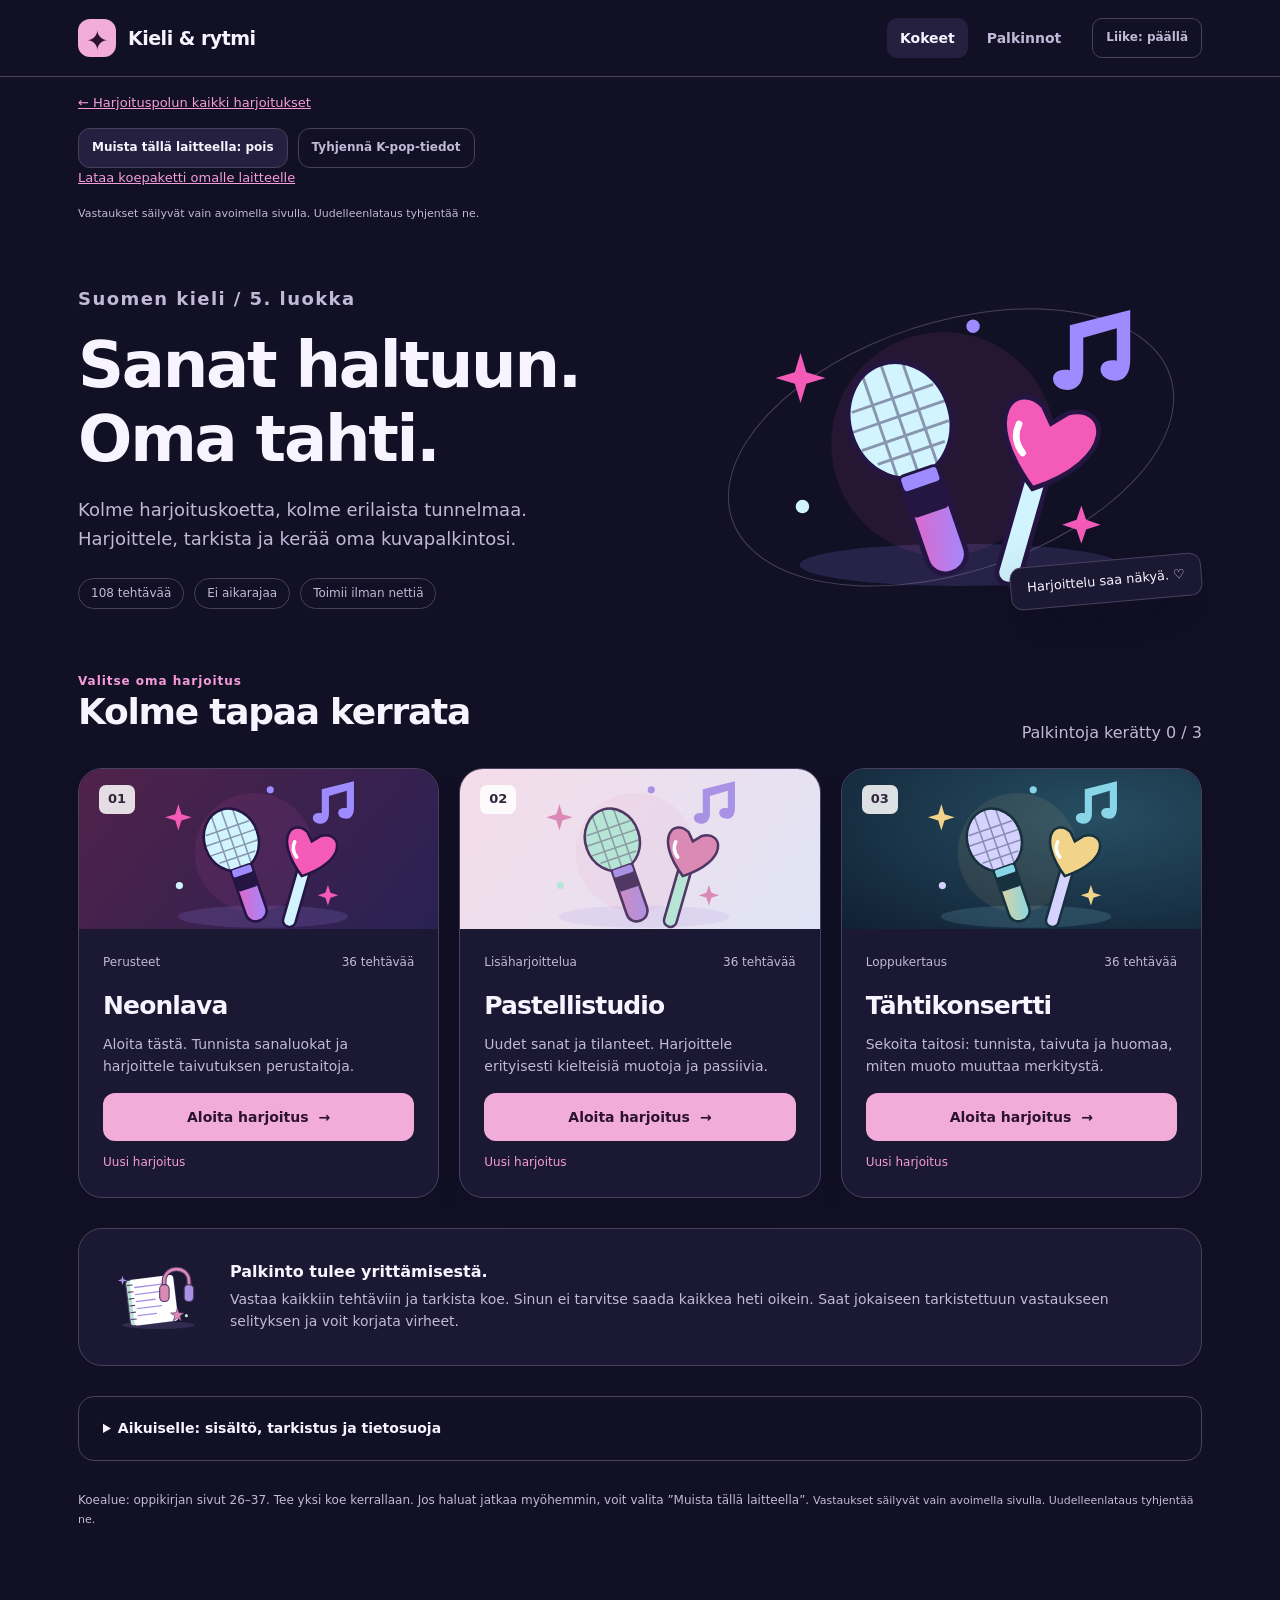
==== sisalto/5/suomen-kieli/kpop/index.html @ 2cf71f44 "Add original K-pop practice exams with optional local progress saving" ====
<!doctype html>
<html lang="fi">
<head>
<meta charset="utf-8">
<meta http-equiv="Content-Security-Policy" content="default-src 'none'; script-src 'sha256-vd9jCMPUm+zeo6nyZTrQNfrJH2NY7mAzRioLNhRRO80='; style-src 'unsafe-inline'; img-src 'self' data:; connect-src 'none'; base-uri 'self'; form-action 'none'; object-src 'none'">
<meta name="viewport" content="width=device-width, initial-scale=1">
<meta name="color-scheme" content="dark light">
<meta name="description" content="Kolme suomen kielen harjoituskoetta 5. luokalle. Automaattinen tarkistus, selitykset ja omat kuvapalkinnot. Toimii ilman internetyhteytta.">
<title>Kieli &amp; rytmi - suomen kielen harjoituskokeet</title>
<style>
:root{--bg:#111025;--surface:#1b1833;--surface2:#25203f;--paper:#211d38;--ink:#f7f3ff;--muted:#c2b8d8;--line:#49405e;--accent:#f59cda;--accent2:#baa6ff;--button:#f2acd9;--onbutton:#2b1230;--soft:#3a2340;--good:#b4e8d1;--goodbg:#183c35;--wrong:#ffd0bf;--wrongbg:#492b32;--shadow:0 22px 60px #07061545;--radius:24px;--highlight:#d4c4ff;color-scheme:dark}
*{box-sizing:border-box}html{scroll-behavior:smooth;scroll-padding-top:100px}body{margin:0;background:var(--bg);color:var(--ink);font-family:ui-sans-serif,system-ui,-apple-system,BlinkMacSystemFont,"Segoe UI",sans-serif;font-size:16px;line-height:1.6;transition:background-color .25s,color .25s}body[data-theme=pastel]{--bg:#faf5fa;--surface:#fff;--surface2:#f1e9f4;--paper:#fff;--ink:#352543;--muted:#66576f;--line:#cfc0d5;--accent:#834567;--accent2:#76579b;--button:#774265;--onbutton:#fff;--soft:#f2e4ee;--good:#1b6047;--goodbg:#e6f3eb;--wrong:#94402f;--wrongbg:#fff0e9;--shadow:0 18px 55px #6e486910;--radius:28px;--highlight:#5c477b;color-scheme:light}body[data-theme=galaxy]{--bg:#0c1925;--surface:#132635;--surface2:#1b3446;--paper:#132a39;--ink:#f4f6fa;--muted:#bbd0d9;--line:#37586b;--accent:#f0d58c;--accent2:#9bd5e4;--button:#efd490;--onbutton:#26291e;--soft:#303b35;--good:#b6e7d0;--goodbg:#1d3c38;--wrong:#ffcfbb;--wrongbg:#4a3036;--highlight:#d4e9f0;--radius:16px;color-scheme:dark}
button,input,select{font:inherit}button,a,input{touch-action:manipulation}button{cursor:pointer}button:disabled{cursor:not-allowed;opacity:.5}a{color:var(--accent)}a:hover{text-decoration-thickness:2px}button:focus-visible,a:focus-visible,input:focus-visible,summary:focus-visible{outline:3px solid var(--accent2);outline-offset:5px}button{border:0}img{display:block;max-width:100%}[hidden]{display:none!important}.sr-only{position:absolute!important;width:1px;height:1px;padding:0;margin:-1px;overflow:hidden;clip:rect(0,0,0,0);white-space:nowrap;border:0}.skip{position:fixed;top:-90px;left:16px;z-index:1000;background:var(--button);color:var(--onbutton);padding:12px 18px;border-radius:10px}.skip:focus{top:8px}.site-header{position:sticky;top:0;z-index:30;background:var(--bg);border-bottom:1px solid var(--line)}.header-inner{max-width:1180px;margin:auto;min-height:76px;padding:12px 28px;display:flex;align-items:center;justify-content:space-between;gap:20px}.brand{display:flex;align-items:center;gap:12px;background:none;color:var(--ink);font-weight:800;font-size:19px;letter-spacing:-.5px;padding:4px 0}.brand-mark{display:grid;place-items:center;background:var(--button);color:var(--onbutton);border-radius:12px;width:38px;height:38px;font-size:27px}.header-nav{display:flex;align-items:center;gap:6px}.nav-button{background:transparent;color:var(--muted);padding:9px 13px;border-radius:10px;font-size:14px;font-weight:650}.nav-button:hover,.nav-button[aria-current=page]{background:var(--surface2);color:var(--ink)}.motion-button{border:1px solid var(--line);margin-left:12px;font-size:12px}.wrap{max-width:1180px;padding:36px 28px 70px;margin:0 auto}h1,h2,h3,p{margin-top:0}h1,h2,h3{line-height:1.15;letter-spacing:-.035em}h1{font-size:clamp(35px,5.8vw,64px);font-weight:790;margin-bottom:20px}h2{font-size:clamp(25px,3.2vw,36px);margin-bottom:13px}h3{font-size:21px;margin-bottom:12px}p{margin-bottom:16px}.eyebrow{text-transform:none;letter-spacing:.08em;font-size:12px;font-weight:800;color:var(--accent);margin:0 0 15px}h1[tabindex="-1"]:focus,h2[tabindex="-1"]:focus{outline:none}.muted{color:var(--muted)}.hero{display:grid;grid-template-columns:1.2fr 1fr;align-items:center;gap:20px;padding:24px 0 30px}.hero-copy{max-width:580px}.hero-copy>p{font-size:18px;color:var(--muted);max-width:510px}.hero-art{position:relative;min-height:310px;display:grid;place-items:center}.hero-art:before{content:"";position:absolute;inset:12% 4%;border:1px solid var(--line);border-radius:50%;transform:rotate(-18deg)}.hero-art>img{position:relative;width:100%;max-width:460px}.note-tag{position:absolute;right:0;bottom:3%;border:1px solid var(--line);background:var(--surface);padding:10px 16px;border-radius:12px;font-size:13px;transform:rotate(-5deg);box-shadow:var(--shadow)}.chips{display:flex;gap:10px;flex-wrap:wrap;margin-top:24px}.chip{border:1px solid var(--line);border-radius:999px;padding:5px 12px;font-size:12px;color:var(--muted)}.section-heading{display:flex;justify-content:space-between;align-items:end;gap:24px;margin:30px 0 22px}.section-heading p{margin:0}.test-grid{display:grid;grid-template-columns:repeat(3,minmax(0,1fr));gap:20px}.test-card{border:1px solid var(--line);background:var(--surface);border-radius:var(--radius);overflow:hidden;display:flex;flex-direction:column;box-shadow:0 8px 30px #00000010}.card-art{height:160px;position:relative;overflow:hidden;display:grid;place-items:center}.card-art img{width:245px;max-height:170px;object-fit:contain}.card-neon .card-art{background:linear-gradient(130deg,#50224a,#292153)}.card-pastel .card-art{background:linear-gradient(130deg,#f5dce9,#e0e4f5)}.card-galaxy .card-art{background:radial-gradient(at 70% 30%,#274e62,#102033)}.card-number{position:absolute;left:20px;top:16px;font-weight:800;font-size:13px;padding:4px 9px;background:#ffffffd9;color:#32253e;border-radius:7px}.card-body{padding:24px;display:flex;flex:1;flex-direction:column}.card-body h3{font-size:25px}.card-body p{font-size:14px;color:var(--muted);flex:1}.card-meta{display:flex;justify-content:space-between;align-items:center;gap:8px;margin-bottom:20px;font-size:12px;color:var(--muted)}.card-status{font-size:12px;color:var(--accent);margin:12px 0 0;min-height:20px}.button{display:inline-flex;align-items:center;justify-content:center;gap:10px;min-height:48px;padding:12px 20px;border-radius:12px;background:var(--button);color:var(--onbutton);font-weight:750;font-size:14px;line-height:1.4;text-decoration:none;transition:transform .15s,filter .15s}.button:hover{filter:brightness(1.05);transform:translateY(-1px)}.button.secondary{background:var(--surface2);border:1px solid var(--line);color:var(--ink)}.button.ghost{background:transparent;border:1px solid var(--line);color:var(--muted)}.button.small{min-height:40px;font-size:12px;padding:8px 13px}.button.full{width:100%}.row-buttons{display:flex;gap:12px;flex-wrap:wrap}.info-strip{display:grid;grid-template-columns:105px 1fr;gap:20px;align-items:center;margin:30px 0;padding:18px 26px;border:1px solid var(--line);border-radius:var(--radius);background:var(--surface)}.info-strip img{height:100px;object-fit:contain}.info-strip p{margin:3px 0;font-size:14px;color:var(--muted)}.info-strip strong{display:block;font-size:16px}.adult-notes{margin-top:28px;padding:20px 24px;border:1px solid var(--line);border-radius:16px;color:var(--muted);font-size:14px}.adult-notes summary{color:var(--ink);cursor:pointer;font-weight:650}.adult-notes p:first-of-type{margin-top:20px}.adult-notes p:last-child{margin-bottom:0}.source-links a{display:block;margin-top:7px}.footer-note{font-size:12px;color:var(--muted);margin-top:30px}.crumb{background:none;padding:0;color:var(--muted);font-size:13px;margin-bottom:18px}.quiz-banner{display:flex;gap:24px;align-items:center;justify-content:space-between;padding:25px 30px;border:1px solid var(--line);border-radius:var(--radius);background:linear-gradient(125deg,var(--surface),var(--soft));overflow:hidden;position:relative}.quiz-banner h1{font-size:40px;margin-bottom:8px}.quiz-banner p{margin-bottom:0;color:var(--muted)}.quiz-banner img{width:195px;height:143px;object-fit:contain}.quiz-banner .eyebrow{color:var(--accent);margin-bottom:10px}.quiz-grid{display:grid;grid-template-columns:245px minmax(0,1fr);gap:27px;align-items:start;margin-top:28px}.sidebar{position:sticky;top:100px}.progress-box{padding:20px;border:1px solid var(--line);border-radius:17px;background:var(--surface)}.progress-title{display:flex;justify-content:space-between;align-items:center;font-size:13px;font-weight:700;margin-bottom:12px}.progress-title strong{color:var(--accent)}progress{display:block;width:100%;height:7px;border:0;border-radius:20px;overflow:hidden;background:var(--line);appearance:none}progress::-webkit-progress-bar{background:var(--line);border-radius:20px}progress::-webkit-progress-value{background:var(--accent);border-radius:20px;transition:width .25s}progress::-moz-progress-bar{background:var(--accent)}.sections-nav{display:grid;gap:9px;margin:18px 0}.section-tab{display:flex;align-items:center;gap:11px;text-align:left;background:transparent;color:var(--muted);padding:12px 11px;border:1px solid transparent;border-radius:13px;font-size:13px;line-height:1.4}.section-tab[aria-current=step]{background:var(--surface2);border-color:var(--line);color:var(--ink)}.tab-num{display:grid;place-items:center;width:30px;height:30px;flex:0 0 30px;border-radius:9px;border:1px solid var(--line);font-weight:700}.section-tab[aria-current=step] .tab-num{background:var(--button);border-color:var(--button);color:var(--onbutton)}.tab-text{flex:1}.tab-count{font-size:11px;color:var(--muted)}.side-note{margin:20px 4px;color:var(--muted);font-size:12px}.side-note img{height:100px;width:150px;margin:auto;object-fit:contain}.side-note p{margin-top:9px}.section-content{min-width:0}.section-intro{margin-bottom:25px}.section-intro h2{font-size:28px}.section-intro .eyebrow{margin-bottom:8px}.section-intro p{color:var(--muted);font-size:14px}.question{min-width:0;margin:0 0 17px;border:1px solid var(--line);border-radius:17px;padding:21px 24px 24px;background:var(--paper)}.question legend{float:left;width:100%;padding:0;font-weight:650;font-size:16px;line-height:1.6;margin-bottom:17px}.question legend+*{clear:both}.question-number{display:inline-block;min-width:26px;margin-right:5px;color:var(--accent);font-size:13px;font-weight:800}.question-helper{margin:0 0 13px;color:var(--muted);font-size:12px}.options{display:grid;gap:8px;clear:both}.option{display:flex;align-items:center;gap:12px;cursor:pointer;border:1px solid var(--line);border-radius:10px;padding:12px 14px;min-height:47px;font-size:14px;background:var(--surface)}.option:hover{background:var(--surface2)}.option:has(input:checked){border-color:var(--accent);background:var(--soft)}.option input{width:18px;height:18px;margin:0;flex:0 0 auto;accent-color:var(--accent)}.text-label{clear:both;display:block;font-size:12px;color:var(--muted);margin-bottom:6px}.answer-input{display:block;width:100%;min-height:48px;border:1.5px solid var(--line);border-radius:10px;background:var(--surface);color:var(--ink);padding:12px 14px;font-size:16px}.answer-input::placeholder{color:var(--muted);opacity:.7}.hint{clear:both;font-size:12px;margin-top:15px;color:var(--muted)}.hint summary{cursor:pointer;display:list-item;width:fit-content;color:var(--accent2);font-weight:600}.hint p{margin:9px 0 0}.feedback{clear:both;margin-top:17px;border-radius:10px;padding:13px 15px;font-size:14px;background:var(--surface2);border:1px solid var(--line)}.feedback.good{background:var(--goodbg);border-color:var(--good);color:var(--good)}.feedback.wrong{background:var(--wrongbg);border-color:var(--wrong);color:var(--wrong)}.feedback>strong{display:block;margin-bottom:5px}.feedback p{margin:3px 0}.feedback .explanation{font-size:13px;margin-top:8px;color:var(--ink)}.section-bottom{display:flex;flex-wrap:wrap;align-items:center;justify-content:space-between;gap:14px;margin:24px 0 12px}.section-bottom .button{flex:1}.save-note{font-size:11px;color:var(--muted);margin-top:14px}.sticky-status{display:none}.result-top{display:grid;grid-template-columns:1.35fr 1fr;gap:26px;align-items:start}.result-summary{padding:32px;border:1px solid var(--line);background:var(--surface);border-radius:var(--radius)}.result-summary h1{font-size:39px}.score{display:flex;align-items:baseline;gap:12px;margin:24px 0 10px}.score-big{font-size:76px;font-weight:800;line-height:1;letter-spacing:-.06em}.score-total{font-size:28px;color:var(--muted)}.score-label{font-size:13px;color:var(--muted);margin:0 0 25px}.result-message{font-size:16px}.result-comparison{font-size:13px;color:var(--muted);padding:12px 0;border-top:1px solid var(--line);margin-top:18px}.score-grid{display:grid;gap:15px;margin:25px 0}.score-line{display:grid;grid-template-columns:1fr auto;gap:8px;font-size:13px}.score-line progress{grid-column:1/-1;height:5px}.reward-panel{border:1px solid var(--line);border-radius:var(--radius);padding:23px;background:var(--surface);text-align:center;overflow:hidden}.reward-panel h2{font-size:24px}.reward-panel p{font-size:13px;color:var(--muted)}.reward-image{width:100%;max-width:300px;margin:18px auto;border-radius:17px;box-shadow:0 15px 45px #00000035}.reward-lock{display:grid;place-items:center;min-height:280px;border:1px dashed var(--line);border-radius:17px;margin:20px 0;background:var(--surface2)}.lock-icon{font-size:52px;color:var(--accent)}.review-head{margin:42px 0 20px;display:flex;align-items:center;justify-content:space-between;gap:20px;flex-wrap:wrap}.filter-group{display:flex;gap:6px;flex-wrap:wrap}.filter{padding:8px 14px;border-radius:999px;background:var(--surface);border:1px solid var(--line);color:var(--muted);font-size:12px}.filter[aria-pressed=true]{background:var(--button);color:var(--onbutton);border-color:var(--button)}.review-item{border:1px solid var(--line);border-radius:14px;background:var(--surface);padding:18px 21px;margin-bottom:12px}.review-question{font-weight:650;font-size:14px;margin:0 0 12px}.review-answer{font-size:13px;color:var(--muted);margin:6px 0;overflow-wrap:anywhere}.answer-value{color:var(--ink);font-weight:600}.status-chip{font-size:11px;border-radius:20px;padding:4px 10px;display:inline-flex;align-items:center;gap:4px;background:var(--surface2);margin-bottom:12px}.status-chip.good{color:var(--good);background:var(--goodbg)}.status-chip.wrong{color:var(--wrong);background:var(--wrongbg)}.review-details{font-size:13px;margin:13px 0;color:var(--muted)}.review-details summary{cursor:pointer;color:var(--accent2)}.review-details p{margin:8px 0 0}.review-links{display:flex;justify-content:flex-end}.empty-state{text-align:center;padding:35px;border:1px dashed var(--line);border-radius:17px}.collection{display:grid;grid-template-columns:repeat(3,minmax(0,1fr));gap:22px;margin-top:30px}.collection .reward-panel{padding:23px 18px}.collection .reward-image{max-width:250px}.collection .reward-lock{min-height:320px}.alert{padding:14px 18px;background:var(--soft);border:1px solid var(--line);border-radius:12px;font-size:13px;margin:20px 0}.toast{position:fixed;bottom:20px;left:50%;transform:translateX(-50%);z-index:80;max-width:90vw;padding:12px 22px;border-radius:12px;background:var(--button);color:var(--onbutton);font-size:14px;box-shadow:var(--shadow)}.celebration{position:fixed;inset:0;z-index:60;overflow:hidden;pointer-events:none}.particle{position:absolute;left:var(--x);top:-30px;font-size:var(--size);color:var(--c);opacity:0;animation-duration:2.3s;animation-delay:var(--delay);animation-fill-mode:both;animation-timing-function:ease-out}.celebration.neon .particle{width:9px;height:17px;background:var(--c);border-radius:2px;animation-name:neon-fall}.celebration.pastel .particle{top:auto;bottom:-30px;animation-name:pastel-rise}.celebration.galaxy .particle{top:var(--y);animation-name:galaxy-bloom}.motion-on .enter{animation:page-in .35s ease-out}.motion-on[data-theme=neon] .reward-image{animation:neon-card .65s ease-out}.motion-on[data-theme=pastel] .reward-image{animation:pastel-card .75s ease-out}.motion-on[data-theme=galaxy] .reward-image{animation:galaxy-card .8s ease-out}@keyframes page-in{from{opacity:0;transform:translateY(8px)}to{opacity:1;transform:translateY(0)}}@keyframes neon-card{from{opacity:0;transform:perspective(700px) rotateY(70deg) scale(.92)}to{opacity:1;transform:perspective(700px) rotateY(0) scale(1)}}@keyframes pastel-card{0%{opacity:0;transform:translateY(25px) rotate(-5deg)}70%{opacity:1;transform:translateY(-5px) rotate(1deg)}100%{transform:translateY(0) rotate(0)}}@keyframes galaxy-card{from{opacity:0;transform:scale(.8);filter:blur(4px)}to{opacity:1;transform:scale(1);filter:blur(0)}}@keyframes neon-fall{0%{opacity:0;transform:translateY(-20px) rotate(0)}15%{opacity:.9}85%{opacity:.8}100%{opacity:0;transform:translateY(105vh) rotate(400deg)}}@keyframes pastel-rise{0%{opacity:0;transform:translateY(0) scale(.6)}15%{opacity:.85}100%{opacity:0;transform:translateY(-85vh) translateX(40px) rotate(25deg) scale(1.2)}}@keyframes galaxy-bloom{0%{opacity:0;transform:scale(.2) rotate(-40deg)}35%{opacity:.85}100%{opacity:0;transform:scale(1.8) rotate(40deg)}}
.motion-off *,.motion-off *:before,.motion-off *:after{animation:none!important;transition:none!important;scroll-behavior:auto!important}@media(prefers-reduced-motion:reduce){html{scroll-behavior:auto}*,*:before,*:after{animation:none!important;transition:none!important}.celebration{display:none}}
@media(max-width:850px){.wrap{padding:26px 20px 55px}.header-inner{padding:12px 20px}.hero{grid-template-columns:1.3fr 1fr}.hero-art{min-height:250px}.note-tag{font-size:11px;right:-4px}.test-grid{gap:12px}.card-body{padding:19px}.quiz-grid{grid-template-columns:205px minmax(0,1fr);gap:18px}.question{padding:19px}.result-top{grid-template-columns:1.2fr 1fr;gap:18px}.result-summary{padding:24px}.collection{gap:14px}.collection .reward-panel{padding:18px 12px}.collection .reward-panel h2{font-size:20px}.collection .reward-lock{min-height:220px}}
@media(max-width:650px){.header-inner{min-height:67px;padding:9px 16px;gap:7px}.brand{font-size:16px;gap:8px}.brand-mark{height:31px;width:31px;font-size:22px;border-radius:9px}.header-nav{gap:2px}.nav-button{padding:8px 9px;font-size:12px}.motion-button{margin-left:3px;width:36px;height:36px;padding:0;font-size:0}.motion-button:before{content:"\25c7";font-size:20px}.wrap{padding:24px 16px 55px}.hero{grid-template-columns:1fr;gap:0;padding:8px 0 18px}.hero-copy>p{font-size:16px}h1{font-size:43px}.hero-art{min-height:0;height:192px;margin-top:7px}.hero-art img{height:205px;width:300px}.hero-art:before{inset:10% 14%}.note-tag{right:10%;bottom:0}.chips{margin-top:17px;gap:7px}.chip{font-size:11px;padding:4px 9px}.section-heading{margin-top:25px;display:block}.section-heading h2{font-size:27px}.section-heading p{font-size:13px}.test-grid{grid-template-columns:1fr;gap:17px}.test-card{display:grid;grid-template-columns:125px minmax(0,1fr);border-radius:19px}.card-art{height:100%;min-height:230px}.card-art img{width:190px;max-width:none;transform:rotate(-12deg)}.card-number{left:13px;top:13px}.card-body{padding:20px 17px}.card-body h3{font-size:24px}.card-body p{font-size:13px;margin-bottom:12px}.card-meta{font-size:10px;margin-bottom:14px}.card-status{font-size:10px;margin-top:8px}.info-strip{grid-template-columns:64px 1fr;padding:17px;gap:13px}.info-strip img{height:74px}.info-strip strong{font-size:14px}.info-strip p{font-size:12px}.adult-notes{padding:17px;font-size:13px}.quiz-banner{padding:22px 19px;gap:10px}.quiz-banner h1{font-size:31px}.quiz-banner p{font-size:12px}.quiz-banner .eyebrow{font-size:10px}.quiz-banner img{width:102px;height:112px}.quiz-grid{grid-template-columns:1fr;gap:22px;margin-top:20px}.sidebar{position:static}.progress-box{padding:14px 16px}.progress-title{font-size:12px;margin-bottom:8px}.sections-nav{display:grid;grid-template-columns:repeat(4,minmax(0,1fr));gap:6px;margin:11px 0}.section-tab{display:block;text-align:center;padding:9px 4px;font-size:10px}.tab-num{margin:0 auto 6px;width:24px;height:24px;font-size:11px;border-radius:7px}.tab-text{display:block;line-height:1.35;min-height:28px}.tab-count{display:block;font-size:9px;margin-top:3px}.sidebar .button{min-height:38px;font-size:12px;padding:8px}.side-note{display:none}.save-note{font-size:10px}.section-intro{margin-bottom:16px}.section-intro h2{font-size:26px}.question{padding:18px 16px;margin-bottom:14px;border-radius:14px}.question legend{font-size:15px;margin-bottom:15px}.option{font-size:13px;padding:11px}.section-bottom{gap:9px}.section-bottom .button{padding:11px 12px;font-size:12px}.result-top{grid-template-columns:1fr}.result-summary{padding:25px 22px}.result-summary h1{font-size:34px}.score-big{font-size:65px}.reward-panel{padding:23px}.reward-image{max-width:260px}.review-head{margin-top:30px}.review-head h2{font-size:27px;margin-bottom:0}.review-item{padding:17px}.collection{grid-template-columns:1fr}.collection .reward-image{max-width:260px}.collection .reward-lock{min-height:260px}.collection .reward-panel{padding:25px}.collection .reward-panel h2{font-size:26px}.row-buttons .button{flex:1}.footer-note{font-size:11px}}
@media(max-width:360px){.brand{font-size:14px}.nav-button{padding:8px 6px}.brand-mark{display:none}.test-card{grid-template-columns:100px minmax(0,1fr)}.card-meta{display:block}.card-meta span{display:block}.quiz-banner img{width:75px}.quiz-banner h1{font-size:28px}}
@media print{.site-header,.crumb,.row-buttons,.review-links,.filter-group,.reward-panel,.celebration,.adult-notes,.footer-note{display:none!important}body{background:#fff!important;color:#111!important}.wrap{max-width:none;padding:0}.result-top{display:block}.result-summary,.review-item{background:#fff!important;color:#111!important;box-shadow:none;break-inside:avoid;border:1px solid #aaa}.result-summary p,.review-answer,.answer-value,.review-details{color:#111!important}.review-details p{display:block!important}.review-details summary{display:none}.score-grid progress{display:none}.score-grid{gap:8px}.score-line{color:#111}}
.integration-bar{max-width:1180px;margin:0 auto;padding:16px 28px 0;font-size:13px}.integration-actions{display:flex;gap:10px;flex-wrap:wrap;margin-top:14px}.integration-bar .save-note{margin-bottom:0}.header-inner{flex-wrap:wrap}.review-links .button{min-height:44px}@media(max-width:650px){.integration-bar{padding:14px 16px 0}.integration-actions .button{min-height:44px}.header-inner{justify-content:center}.site-header{position:relative}.sections-nav{scroll-margin-top:10px}}
</style>
</head>
<body data-theme="neon">
<a href="#main" class="skip">Siirry sis&auml;lt&ouml;&ouml;n</a>
<header class="site-header"><div class="header-inner">
<button class="brand" type="button" data-action="home" aria-label="Kieli ja rytmi, aloitussivu"><span class="brand-mark" aria-hidden="true">&#10022;</span>Kieli &amp; rytmi</button>
<nav class="header-nav" aria-label="P&auml;&auml;valikko"><button class="nav-button" type="button" data-action="home" id="nav-home">Kokeet</button><button class="nav-button" type="button" data-action="gallery" id="nav-gallery">Palkinnot</button><button class="nav-button motion-button" type="button" data-action="motion" id="motion-btn" aria-pressed="true">Liike: p&auml;&auml;ll&auml;</button></nav>
</div></header>
<div class="integration-bar" aria-label="Harjoituskirjasto ja tietojen tallennus"><a href="../../../../index.html?luokka=5&amp;aine=Suomen+kieli#kokeet">← Harjoituspolun kaikki harjoitukset</a><div class="integration-actions"><button type="button" class="button secondary small" id="remember-btn" aria-pressed="false">Muista tällä laitteella: pois</button><button type="button" class="button ghost small" id="forget-btn">Tyhjennä K-pop-tiedot</button></div><p><a href="index.html" download="kpop_suomen_harjoituskokeet.html">Lataa koepaketti omalle laitteelle</a></p><p class="save-note"></p></div>
<main id="main" class="wrap" tabindex="-1"></main>
<div id="live" class="sr-only" aria-live="polite" aria-atomic="true"></div>
<div id="effects" aria-hidden="true"></div>
<noscript><p style="padding:30px">Harjoituskoe tarvitsee JavaScriptin. Avaa tallennettu HTML-tiedosto tavallisessa selaimessa, ei pelk&auml;ss&auml; tiedoston esikatselussa.</p></noscript>
<script>
'use strict';
const BANK=[{"id":"neon","title":"Neonlava","tag":"Harjoitus 1","subtitle":"Sanat valokeilassa","description":"Aloita tästä. Tunnista sanaluokat ja harjoittele taivutuksen perustaitoja.","rewardTitle":"Neonlava suoritettu","rewardName":"Neonlavalla","motif":"01","level":"Perusteet","sectionNames":["Sanaluokat","Sijamuodot","Aikamuodot","Kielto ja soveltaminen"],"sections":[{"title":"Sanaluokat","intro":"Tunnista sanat niiden merkityksen ja käytön perusteella.","questions":[{"type":"mc","prompt":"Mikä on sanan «laulavat» sanaluokka virkkeessä «Tähdet laulavat lavalla»?","options":["Substantiivi","Adjektiivi","Numeraali","Pronomini","Verbi","Konjunktio"],"answer":4,"why":"Laulavat kertoo tekemisestä. Sen perusmuoto on laulaa.","hint":"Mitä tähdet tekevät?","id":"neon-0","number":1,"group":0},{"type":"mc","prompt":"Mikä on sanan «loistava» sanaluokka ilmauksessa «loistava esitys»?","options":["Substantiivi","Adjektiivi","Numeraali","Pronomini","Verbi","Konjunktio"],"answer":1,"why":"Loistava kuvailee, millainen esitys on. Se on tässä adjektiivi.","hint":"Mikä sanaluokka kuvailee ominaisuuksia?","id":"neon-1","number":2,"group":0},{"type":"mc","prompt":"Mikä on sanan «mikrofoni» sanaluokka?","options":["Substantiivi","Adjektiivi","Numeraali","Pronomini","Verbi","Konjunktio"],"answer":0,"why":"Mikrofoni nimeää esineen, joten se on substantiivi.","hint":"","id":"neon-2","number":3,"group":0},{"type":"mc","prompt":"Mikä on sanan «kolme» sanaluokka?","options":["Substantiivi","Adjektiivi","Numeraali","Pronomini","Verbi","Konjunktio"],"answer":2,"why":"Kolme ilmaisee lukumäärän. Se on numeraali.","hint":"","id":"neon-3","number":4,"group":0},{"type":"mc","prompt":"Mikä on sanan «me» sanaluokka?","options":["Substantiivi","Adjektiivi","Numeraali","Pronomini","Verbi","Konjunktio"],"answer":3,"why":"Me on persoonapronomini. Sillä viitataan puhujaan ja muihin.","hint":"","id":"neon-4","number":5,"group":0},{"type":"mc","prompt":"Mikä on sanan «koska» sanaluokka?","options":["Substantiivi","Adjektiivi","Numeraali","Pronomini","Verbi","Konjunktio"],"answer":5,"why":"Koska yhdistää lauseita: Hymyilen, koska laulu on hyvä.","hint":"","id":"neon-5","number":6,"group":0},{"type":"mc","prompt":"Mihin ryhmään sana «oho» kuuluu?","options":["Keskustelusanat ja huudahdukset","Numeraalit","Adjektiivit","Verbit"],"answer":0,"why":"Oho on huudahdus. Se ei taivu persoona- tai sijamuodoissa.","hint":"","id":"neon-6","number":7,"group":0},{"type":"multi","prompt":"Valitse kaikki neljä nominia.","options":["tanssija","iloinen","viisi","hän","tanssii","eilen"],"answer":[0,1,2,3],"why":"Tanssija on substantiivi, iloinen adjektiivi, viisi numeraali ja hän pronomini. Nämä neljä sanaluokkaa kuuluvat nomineihin.","hint":"Nominit taipuvat sijamuodoissa. Niitä on neljä sanaluokkaa.","id":"neon-7","number":8,"group":0},{"type":"mc","prompt":"Mitä taipumaton sana «huomenna» ilmaisee?","options":["Aikaa","Paikkaa","Tapaa","Määrää"],"answer":0,"why":"Huomenna kertoo, milloin jotakin tapahtuu.","hint":"","id":"neon-8","number":9,"group":0}]},{"title":"Sijamuodot","intro":"Nominatiivi, genetiivi, partitiivi ja paikallissijat. Paikallissijojen omia nimiä ei tarvitse osata.","questions":[{"type":"mc","prompt":"Mikä on sanan «laulaja» sijamuoto virkkeessä «Laulaja saapui»?","options":["Nominatiivi","Genetiivi","Partitiivi","Paikallissija"],"answer":0,"why":"Laulaja on yksikön nominatiivissa eli perusmuodossa.","hint":"Kuka saapui?","id":"neon-9","number":10,"group":1},{"type":"mc","prompt":"Mikä on sanan «laulajan» sijamuoto ilmauksessa «laulajan reppu»?","options":["Nominatiivi","Genetiivi","Partitiivi","Paikallissija"],"answer":1,"why":"Laulajan vastaa kysymykseen kenen? Pääte on -n.","hint":"Genetiivi vastaa kysymykseen kenen? tai minkä?","id":"neon-10","number":11,"group":1},{"type":"mc","prompt":"Mikä on sanan «laulua» sijamuoto virkkeessä «Kuuntelen laulua»?","options":["Nominatiivi","Genetiivi","Partitiivi","Paikallissija"],"answer":2,"why":"Laulua vastaa kysymykseen mitä? Se on partitiivi.","hint":"Partitiivi vastaa esimerkiksi kysymykseen ketä? tai mitä?","id":"neon-11","number":12,"group":1},{"type":"text","prompt":"Kirjoita sanan «koira» yksikön genetiivi.","answers":["koiran"],"why":"Koira → koiran. Esimerkiksi: koiran häntä.","hint":"Genetiivi vastaa kysymykseen kenen? tai minkä?","subject":"","id":"neon-12","number":13,"group":1},{"type":"text","prompt":"Kirjoita sanan «saari» yksikön genetiivi.","answers":["saaren"],"why":"Saari → saaren. Huomaa, että myös sanan vartalo muuttuu.","hint":"Genetiivi vastaa kysymykseen kenen? tai minkä?","subject":"","id":"neon-13","number":14,"group":1},{"type":"text","prompt":"Kirjoita sanan «lippu» yksikön partitiivi.","answers":["lippua"],"why":"Lippu → lippua. Esimerkiksi: etsin lippua.","hint":"Partitiivi vastaa esimerkiksi kysymykseen ketä? tai mitä?","subject":"","id":"neon-14","number":15,"group":1},{"type":"text","prompt":"Taivuta «talo»: missä, talon sisäpuolella? Kirjoita yksi sana.","answers":["talossa"],"why":"Talon sisäpuolella ollaan talossa. Pääte on -ssa.","hint":"Sisällä olemista ilmaiseva pääte on -ssa tai -ssä.","subject":"","id":"neon-15","number":16,"group":1},{"type":"text","prompt":"Taivuta «koulu»: mistä, koulun sisäpuolelta? Kirjoita yksi sana.","answers":["koulusta"],"why":"Koulun sisäpuolelta tullaan koulusta. Pääte on -sta.","hint":"","subject":"","id":"neon-16","number":17,"group":1},{"type":"mc","prompt":"Mihin kysymykseen sana «pöydälle» vastaa?","options":["Millä?","Miltä?","Mille?","Minkä?"],"answer":2,"why":"Pöydälle kertoo suunnan: kirja asetetaan pöydälle.","hint":"","id":"neon-17","number":18,"group":1}]},{"title":"Aikamuodot","intro":"Preesens, imperfekti, perfekti ja pluskvamperfekti. Mukana on myös persoonamuotoja.","questions":[{"type":"mc","prompt":"Mikä aikamuoto on «laulan»?","options":["Preesens","Imperfekti","Perfekti","Pluskvamperfekti"],"answer":0,"why":"Laulan on preesens. Preesensillä voidaan kertoa nykyhetkestä tai tulevasta.","hint":"","id":"neon-18","number":19,"group":2},{"type":"mc","prompt":"Mikä aikamuoto on «lauloin»?","options":["Preesens","Imperfekti","Perfekti","Pluskvamperfekti"],"answer":1,"why":"Lauloin on imperfekti: tekeminen sijoittuu menneeseen.","hint":"","id":"neon-19","number":20,"group":2},{"type":"mc","prompt":"Mikä aikamuoto on «olen laulanut»?","options":["Preesens","Imperfekti","Perfekti","Pluskvamperfekti"],"answer":2,"why":"Olen laulanut on perfekti. Olla-verbi on preesensissä: olen.","hint":"","id":"neon-20","number":21,"group":2},{"type":"mc","prompt":"Mikä aikamuoto on «olin laulanut»?","options":["Preesens","Imperfekti","Perfekti","Pluskvamperfekti"],"answer":3,"why":"Olin laulanut on pluskvamperfekti. Olla-verbi on imperfektissä: olin.","hint":"","id":"neon-21","number":22,"group":2},{"type":"text","prompt":"Taivuta «lukea»: minä, imperfekti. Kirjoita verbimuoto.","answers":["luin"],"why":"Minä luin eilen. Lukea-verbin imperfektimuoto on tässä luin.","hint":"Kerro tekemisestä menneessä ajassa.","subject":"minä","id":"neon-22","number":23,"group":2},{"type":"text","prompt":"Taivuta «tanssia»: me, preesens. Kirjoita verbimuoto.","answers":["tanssimme"],"why":"Me tanssimme. Monikon 1. persoonan pääte on -mme.","hint":"","subject":"me","id":"neon-23","number":24,"group":2},{"type":"text","prompt":"Taivuta «olla»: te, perfekti. Kirjoita koko verbimuoto.","answers":["olette olleet"],"why":"Te olette olleet. Molemmat osat tarvitaan. Monikossa käytetään muotoa olleet.","hint":"Perfektissä tarvitaan olla-apuverbi ja pääverbin muoto.","subject":"te","id":"neon-24","number":25,"group":2},{"type":"mc","prompt":"Mikä on sanan «esiinnymme» aikamuoto virkkeessä «Huomenna esiinnymme koulussa»?","options":["Preesens","Imperfekti","Perfekti","Pluskvamperfekti"],"answer":0,"why":"Preesens voi kertoa myös tulevasta. Sana huomenna ei muuta verbin aikamuotoa.","hint":"","id":"neon-25","number":26,"group":2},{"type":"mc","prompt":"Mikä persoonamuoto on «laulamme»?","options":["Yksikön 1. persoona (minä)","Yksikön 2. persoona (sinä)","Yksikön 3. persoona (hän)","Monikon 1. persoona (me)","Monikon 2. persoona (te)","Monikon 3. persoona (he)"],"answer":3,"why":"Me laulamme: kyseessä on monikon 1. persoona.","hint":"Mikä persoonapronomini sopii verbin eteen?","id":"neon-26","number":27,"group":2}]},{"title":"Kielto ja soveltaminen","intro":"Kielteiset muodot, passiivi ja merkitykset. Kirjoita tarvittaessa kaikki verbimuodon sanat.","questions":[{"type":"text","prompt":"Taivuta «laulaa»: minä, kielteinen perfekti.","answers":["en ole laulanut"],"why":"Minä en ole laulanut. Perfektin kieltomuodossa on kolme sanaa.","hint":"Kielteinen perfekti: kieltosana + ole + pääverbi. Huomaa yksikkö ja monikko.","subject":"minä","id":"neon-27","number":28,"group":3},{"type":"text","prompt":"Taivuta «harjoitella»: he, kielteinen perfekti.","answers":["eivät ole harjoitelleet"],"why":"He eivät ole harjoitelleet. Monikon muoto on harjoitelleet, ei harjoitellut.","hint":"Kielteinen perfekti: kieltosana + ole + pääverbi. Huomaa yksikkö ja monikko.","subject":"he","id":"neon-28","number":29,"group":3},{"type":"text","prompt":"Taivuta «nukkua»: hän, kielteinen pluskvamperfekti.","answers":["ei ollut nukkunut"],"why":"Hän ei ollut nukkunut. Pluskvamperfektissä tarvitaan ollut, ei ole.","hint":"Kielteinen pluskvamperfekti: kieltosana + ollut/olleet + pääverbi.","subject":"hän","id":"neon-29","number":30,"group":3},{"type":"text","prompt":"Taivuta «nähdä»: me, kielteinen pluskvamperfekti.","answers":["emme olleet nähneet"],"why":"Me emme olleet nähneet. Monikossa käytetään muotoja olleet ja nähneet.","hint":"Kielteinen pluskvamperfekti: kieltosana + ollut/olleet + pääverbi.","subject":"me","id":"neon-30","number":31,"group":3},{"type":"mc","prompt":"Mikä verbimuoto on passiivi?","options":["laulan","laulamme","lauletaan","laulavat"],"answer":2,"why":"Lauletaan on passiivi. Lause ei nimeä tekijää: Salissa lauletaan.","hint":"Passiivissa ei kerrota suoraan, kuka tai ketkä tekevät.","id":"neon-31","number":32,"group":3},{"type":"text","prompt":"Taivuta «olla»: passiivi, preesens.","answers":["ollaan"],"why":"Olla-verbin passiivin preesens on ollaan. Esimerkiksi: Täällä ollaan hiljaa.","hint":"","subject":"","id":"neon-32","number":33,"group":3},{"type":"mc","prompt":"«Juna oli lähtenyt, kun saavuin asemalle.» Mitä tapahtui ensin?","options":["Juna lähti.","Minä saavuin asemalle.","Tapahtumien järjestys ei selviä."],"answer":0,"why":"Oli lähtenyt on pluskvamperfekti. Junan lähtö tapahtui ennen asemalle saapumista.","hint":"","id":"neon-33","number":34,"group":3},{"type":"mc","prompt":"Mitä sana «kauniisti» ilmaisee virkkeessä «Hän laulaa kauniisti»?","options":["Aikaa","Paikkaa","Tapaa","Määrää"],"answer":2,"why":"Kauniisti kertoo, miten hän laulaa. Se on tapaa ilmaiseva taipumaton sana.","hint":"","id":"neon-34","number":35,"group":3},{"type":"mc","prompt":"Mitä sana «paljon» ilmaisee virkkeessä «Lippuja oli paljon»?","options":["Aikaa","Paikkaa","Tapaa","Määrää"],"answer":3,"why":"Paljon ilmaisee määrää. Se ei ole numeraali kuten kolme tai sata.","hint":"","id":"neon-35","number":36,"group":3}]}]},{"id":"pastel","title":"Pastellistudio","tag":"Harjoitus 2","subtitle":"Kielioppia studiolla","description":"Uudet sanat ja tilanteet. Harjoittele erityisesti kielteisiä muotoja ja passiivia.","rewardTitle":"Pastellistudio suoritettu","rewardName":"Studion tähti","motif":"02","level":"Lisäharjoittelua","sectionNames":["Sanaluokat","Sijamuodot","Aikamuodot","Kielto ja soveltaminen"],"sections":[{"title":"Sanaluokat","intro":"Tunnista sanat niiden merkityksen ja käytön perusteella.","questions":[{"type":"mc","prompt":"Mikä on sanan «kuusi» sanaluokka virkkeessä «Pihalla kasvaa kuusi»?","options":["Substantiivi","Adjektiivi","Numeraali","Pronomini","Verbi","Konjunktio"],"answer":0,"why":"Kuusi tarkoittaa tässä puuta. Se on substantiivi.","hint":"Tutki sanan merkitystä juuri tässä virkkeessä.","id":"pastel-0","number":1,"group":0},{"type":"mc","prompt":"Mikä on sanan «kuusi» sanaluokka virkkeessä «Kuusi oppilasta tanssii»?","options":["Substantiivi","Adjektiivi","Numeraali","Pronomini","Verbi","Konjunktio"],"answer":2,"why":"Kuusi ilmaisee tässä oppilaiden lukumäärän.","hint":"","id":"pastel-1","number":2,"group":0},{"type":"mc","prompt":"Mikä on sanan «nopeampi» sanaluokka?","options":["Substantiivi","Adjektiivi","Numeraali","Pronomini","Verbi","Konjunktio"],"answer":1,"why":"Nopeampi on adjektiivin nopea vertailumuoto.","hint":"","id":"pastel-2","number":3,"group":0},{"type":"mc","prompt":"Mikä on sanan «heidän» sanaluokka?","options":["Substantiivi","Adjektiivi","Numeraali","Pronomini","Verbi","Konjunktio"],"answer":3,"why":"Heidän on pronominin he taivutusmuoto. Sanaluokka ei vaihdu taivutettaessa.","hint":"","id":"pastel-3","number":4,"group":0},{"type":"mc","prompt":"Mikä on sanan «mutta» sanaluokka?","options":["Substantiivi","Adjektiivi","Numeraali","Pronomini","Verbi","Konjunktio"],"answer":5,"why":"Mutta yhdistää sanoja tai lauseita: Jännitin, mutta uskalsin esiintyä.","hint":"","id":"pastel-4","number":5,"group":0},{"type":"mc","prompt":"Mihin ryhmään «huh» kuuluu virkkeessä «Huh, olipa kuuma»?","options":["Keskustelusanat ja huudahdukset","Substantiivit","Verbit","Numeraalit"],"answer":0,"why":"Huh on huudahdus, jolla voi ilmaista esimerkiksi helpotusta tai kuumuuden tunnetta.","hint":"","id":"pastel-5","number":6,"group":0},{"type":"mc","prompt":"Mitä taipumaton sana «täällä» ilmaisee?","options":["Aikaa","Paikkaa","Tapaa","Määrää"],"answer":1,"why":"Täällä kertoo paikan. Se vastaa kysymykseen missä?","hint":"","id":"pastel-6","number":7,"group":0},{"type":"mc","prompt":"Mitä taipumaton sana «äsken» ilmaisee?","options":["Aikaa","Paikkaa","Tapaa","Määrää"],"answer":0,"why":"Äsken kertoo, milloin jotakin tapahtui.","hint":"","id":"pastel-7","number":8,"group":0},{"type":"multi","prompt":"Valitse kaikki neljä nominia.","options":["ystävä","rohkea","kaksi","sinä","kuuntelee","mutta"],"answer":[0,1,2,3],"why":"Ystävä on substantiivi, rohkea adjektiivi, kaksi numeraali ja sinä pronomini.","hint":"Nominit taipuvat sijamuodoissa. Niitä on neljä sanaluokkaa.","id":"pastel-8","number":9,"group":0}]},{"title":"Sijamuodot","intro":"Nominatiivi, genetiivi, partitiivi ja paikallissijat. Paikallissijojen omia nimiä ei tarvitse osata.","questions":[{"type":"mc","prompt":"Mikä on sanan «kengät» sijamuoto virkkeessä «Kengät ovat eteisessä»?","options":["Nominatiivi","Genetiivi","Partitiivi","Paikallissija"],"answer":0,"why":"Kengät on monikon nominatiivi. Monikon nominatiivin pääte on -t.","hint":"Nominatiivi voi olla myös monikossa.","id":"pastel-9","number":10,"group":1},{"type":"mc","prompt":"Mikä on sanan «ystävän» sijamuoto ilmauksessa «ystävän laukku»?","options":["Nominatiivi","Genetiivi","Partitiivi","Paikallissija"],"answer":1,"why":"Ystävän vastaa kysymykseen kenen?","hint":"Genetiivi vastaa kysymykseen kenen? tai minkä?","id":"pastel-10","number":11,"group":1},{"type":"mc","prompt":"Mikä on sanan «vettä» sijamuoto virkkeessä «Juon vettä»?","options":["Nominatiivi","Genetiivi","Partitiivi","Paikallissija"],"answer":2,"why":"Vettä on vesi-sanan partitiivi: mitä juon?","hint":"Partitiivi vastaa esimerkiksi kysymykseen ketä? tai mitä?","id":"pastel-11","number":12,"group":1},{"type":"text","prompt":"Kirjoita sanan «käsi» yksikön genetiivi.","answers":["käden"],"why":"Käsi → käden. Sanan vartalo muuttuu taivutuksessa.","hint":"Genetiivi vastaa kysymykseen kenen? tai minkä?","subject":"","id":"pastel-12","number":13,"group":1},{"type":"text","prompt":"Kirjoita sanan «vesi» yksikön partitiivi.","answers":["vettä"],"why":"Vesi → vettä. Esimerkiksi: pullossa on vettä.","hint":"Partitiivi vastaa esimerkiksi kysymykseen ketä? tai mitä?","subject":"","id":"pastel-13","number":14,"group":1},{"type":"text","prompt":"Taivuta «tuoli»: millä, tuolin päällä? Kirjoita yksi sana.","answers":["tuolilla"],"why":"Tuolin päällä istutaan tuolilla. Pääte on -lla.","hint":"","subject":"","id":"pastel-14","number":15,"group":1},{"type":"text","prompt":"Taivuta «pöytä»: miltä, pöydän päältä? Kirjoita yksi sana.","answers":["pöydältä"],"why":"Kirja otetaan pöydältä. Pääte on -ltä.","hint":"","subject":"","id":"pastel-15","number":16,"group":1},{"type":"text","prompt":"Taivuta «pöytä»: mille, pöydän päälle? Kirjoita yksi sana.","answers":["pöydälle"],"why":"Kirja laitetaan pöydälle. Pääte on -lle.","hint":"","subject":"","id":"pastel-16","number":17,"group":1},{"type":"mc","prompt":"Missä virkkeessä lapsi on veneen sisällä puhuessaan?","options":["Lapsi puhuu veneestä.","Lapsi puhuu veneessä.","Lapsi puhuu veneelle."],"answer":1,"why":"Veneessä ilmaisee paikan: missä lapsi puhuu. Veneestä voi kertoa puheenaiheen.","hint":"","id":"pastel-17","number":18,"group":1}]},{"title":"Aikamuodot","intro":"Preesens, imperfekti, perfekti ja pluskvamperfekti. Mukana on myös persoonamuotoja.","questions":[{"type":"text","prompt":"Mikä on pääverbin perusmuoto ilmauksessa «olette harjoitelleet»?","answers":["harjoitella"],"why":"Pääverbin perusmuoto on harjoitella. Olette on olla-apuverbin muoto.","hint":"Kokeile: Haluan ____. Etsi sen verbin perusmuoto, joka kertoo tekemisestä.","subject":"","id":"pastel-18","number":19,"group":2},{"type":"mc","prompt":"Mikä aikamuoto on «emme tanssi»?","options":["Preesens","Imperfekti","Perfekti","Pluskvamperfekti"],"answer":0,"why":"Emme tanssi on kielteinen preesens. Myönteinen muoto on tanssimme.","hint":"","id":"pastel-19","number":20,"group":2},{"type":"mc","prompt":"Mikä aikamuoto on «emme tanssineet»?","options":["Preesens","Imperfekti","Perfekti","Pluskvamperfekti"],"answer":1,"why":"Emme tanssineet on kielteinen imperfekti. Pelkkä -neet ei tee muodosta perfektiä.","hint":"","id":"pastel-20","number":21,"group":2},{"type":"mc","prompt":"Mikä aikamuoto on «emme ole tanssineet»?","options":["Preesens","Imperfekti","Perfekti","Pluskvamperfekti"],"answer":2,"why":"Emme ole tanssineet on kielteinen perfekti. Mukana on sana ole.","hint":"","id":"pastel-21","number":22,"group":2},{"type":"mc","prompt":"Mikä aikamuoto on «emme olleet tanssineet»?","options":["Preesens","Imperfekti","Perfekti","Pluskvamperfekti"],"answer":3,"why":"Emme olleet tanssineet on kielteinen pluskvamperfekti. Mukana on sana olleet.","hint":"","id":"pastel-22","number":23,"group":2},{"type":"text","prompt":"Taivuta «syödä»: he, perfekti. Kirjoita koko verbimuoto.","answers":["ovat syöneet"],"why":"He ovat syöneet. Monikon muoto on syöneet, ei syönyt.","hint":"","subject":"he","id":"pastel-23","number":24,"group":2},{"type":"text","prompt":"Taivuta «olla»: minä, pluskvamperfekti. Kirjoita koko verbimuoto.","answers":["olin ollut"],"why":"Minä olin ollut. Olla-verbi on sekä apuverbinä että pääverbinä.","hint":"","subject":"minä","id":"pastel-24","number":25,"group":2},{"type":"text","prompt":"Taivuta «tulla»: te, imperfekti.","answers":["tulitte"],"why":"Te tulitte. Tulla-verbin imperfektissä on i.","hint":"","subject":"te","id":"pastel-25","number":26,"group":2},{"type":"mc","prompt":"Mikä persoonamuoto on «kuuntelet»?","options":["Yksikön 1. persoona (minä)","Yksikön 2. persoona (sinä)","Yksikön 3. persoona (hän)","Monikon 1. persoona (me)","Monikon 2. persoona (te)","Monikon 3. persoona (he)"],"answer":1,"why":"Sinä kuuntelet: yksikön 2. persoona.","hint":"","id":"pastel-26","number":27,"group":2}]},{"title":"Kielto ja soveltaminen","intro":"Kielteiset muodot, passiivi ja merkitykset. Kirjoita tarvittaessa kaikki verbimuodon sanat.","questions":[{"type":"text","prompt":"Taivuta «käydä»: sinä, kielteinen perfekti.","answers":["et ole käynyt"],"why":"Sinä et ole käynyt. Kieltosana taipuu persoonassa: sinä et.","hint":"Kielteinen perfekti: kieltosana + ole + pääverbi. Huomaa yksikkö ja monikko.","subject":"sinä","id":"pastel-27","number":28,"group":3},{"type":"text","prompt":"Taivuta «nähdä»: te, kielteinen perfekti.","answers":["ette ole nähneet"],"why":"Te ette ole nähneet. Muoto nähneet on monikossa.","hint":"Kielteinen perfekti: kieltosana + ole + pääverbi. Huomaa yksikkö ja monikko.","subject":"te","id":"pastel-28","number":29,"group":3},{"type":"text","prompt":"Taivuta «syödä»: minä, kielteinen pluskvamperfekti.","answers":["en ollut syönyt"],"why":"Minä en ollut syönyt. Pluskvamperfektissä tarvitaan ollut.","hint":"Kielteinen pluskvamperfekti: kieltosana + ollut/olleet + pääverbi.","subject":"minä","id":"pastel-29","number":30,"group":3},{"type":"text","prompt":"Taivuta «mennä»: he, kielteinen pluskvamperfekti.","answers":["eivät olleet menneet"],"why":"He eivät olleet menneet. Sekä olleet että menneet ovat monikossa.","hint":"Kielteinen pluskvamperfekti: kieltosana + ollut/olleet + pääverbi.","subject":"he","id":"pastel-30","number":31,"group":3},{"type":"text","prompt":"Taivuta «olla»: passiivi, imperfekti.","answers":["oltiin"],"why":"Olla-verbin passiivin imperfekti on oltiin: Eilen oltiin koulussa.","hint":"","subject":"","id":"pastel-31","number":32,"group":3},{"type":"text","prompt":"Taivuta «laulaa»: passiivi, perfekti. Kirjoita koko verbimuoto.","answers":["on laulettu"],"why":"Passiivin perfekti on on laulettu. Yleiskielessä apuverbi on muodossa on.","hint":"Esimerkki toisella verbillä: on luettu.","subject":"","id":"pastel-32","number":33,"group":3},{"type":"mc","prompt":"Valitse yleiskielinen passiivin kielteinen perfekti.","options":["ei ole laulettu","emme ole laulaneet","ei ollut laulettu","ei laulettu"],"answer":0,"why":"Ei ole laulettu on passiivin kielteinen perfekti. Emme ole laulaneet on aktiivimuoto; ei ollut laulettu on pluskvamperfekti.","hint":"","id":"pastel-33","number":34,"group":3},{"type":"mc","prompt":"«Bussi oli lähtenyt, kun lapset tulivat pysäkille.» Mikä pitää paikkansa?","options":["Bussi oli jo poissa lasten saapuessa.","Lapset ehtivät pysäkille ennen bussin lähtöä.","Bussin lähtö tapahtuu vasta huomenna."],"answer":0,"why":"Oli lähtenyt kertoo aikaisemmasta menneestä tapahtumasta kuin tulivat.","hint":"","id":"pastel-34","number":35,"group":3},{"type":"mc","prompt":"«Olen asunut täällä jo viisi vuotta.» Mikä väite on oikea?","options":["Perfekti voi kertoa aiemmin alkaneesta tilanteesta, joka jatkuu edelleen.","Perfekti tarkoittaa aina, että asuminen on loppunut.","Virkkeen aikamuoto on pluskvamperfekti."],"answer":0,"why":"Olen asunut on perfekti. Asuminen on alkanut aiemmin ja voi jatkua yhä.","hint":"","id":"pastel-35","number":36,"group":3}]}]},{"id":"galaxy","title":"Tähtikonsertti","tag":"Harjoitus 3","subtitle":"Valmiina loppukertaukseen","description":"Sekoita taitosi: tunnista, taivuta ja huomaa, miten muoto muuttaa merkitystä.","rewardTitle":"Tähtikonsertti suoritettu","rewardName":"Galaksin tähdet","motif":"03","level":"Loppukertaus","sectionNames":["Sanaluokat","Sijamuodot","Aikamuodot","Kielto ja soveltaminen"],"sections":[{"title":"Sanaluokat","intro":"Tunnista sanat niiden merkityksen ja käytön perusteella.","questions":[{"type":"mc","prompt":"Mikä on sanan «korkeassa» sanaluokka ilmauksessa «korkeassa tornissa»?","options":["Substantiivi","Adjektiivi","Numeraali","Pronomini","Verbi","Konjunktio"],"answer":1,"why":"Korkeassa on adjektiivin korkea taivutusmuoto. Taivutus ei muuta sanaluokkaa.","hint":"","id":"galaxy-0","number":1,"group":0},{"type":"mc","prompt":"Mikä on sanan «musiikki» sanaluokka?","options":["Substantiivi","Adjektiivi","Numeraali","Pronomini","Verbi","Konjunktio"],"answer":0,"why":"Musiikki on substantiivi. Substantiivi voi nimetä myös asian, jota ei voi ottaa käteen.","hint":"","id":"galaxy-1","number":2,"group":0},{"type":"mc","prompt":"Mikä on sanan «kaksitoista» sanaluokka?","options":["Substantiivi","Adjektiivi","Numeraali","Pronomini","Verbi","Konjunktio"],"answer":2,"why":"Kaksitoista ilmaisee lukumäärän.","hint":"","id":"galaxy-2","number":3,"group":0},{"type":"mc","prompt":"Mikä on sanan «joka» sanaluokka virkkeessä «Tässä on ystävä, joka laulaa»?","options":["Substantiivi","Adjektiivi","Numeraali","Pronomini","Verbi","Konjunktio"],"answer":3,"why":"Joka on pronomini. Se viittaa tässä ystävään.","hint":"","id":"galaxy-3","number":4,"group":0},{"type":"mc","prompt":"Mikä on sanan «ja» sanaluokka?","options":["Substantiivi","Adjektiivi","Numeraali","Pronomini","Verbi","Konjunktio"],"answer":5,"why":"Ja on konjunktio, joka yhdistää sanoja tai lauseita.","hint":"","id":"galaxy-4","number":5,"group":0},{"type":"multi","prompt":"Valitse kaikki neljä nominia.","options":["kissa","pehmeä","neljä","sinä","laulaa","eilen"],"answer":[0,1,2,3],"why":"Kissa, pehmeä, neljä ja sinä edustavat neljää nominien sanaluokkaa.","hint":"Nominit taipuvat sijamuodoissa. Niitä on neljä sanaluokkaa.","id":"galaxy-5","number":6,"group":0},{"type":"mc","prompt":"Mitä sana «hiljaa» ilmaisee virkkeessä «Puhumme hiljaa»?","options":["Aikaa","Paikkaa","Tapaa","Määrää"],"answer":2,"why":"Hiljaa kertoo, miten puhumme. Se ilmaisee tapaa.","hint":"","id":"galaxy-6","number":7,"group":0},{"type":"mc","prompt":"Mitä sana «kauan» ilmaisee virkkeessä «Odotimme kauan»?","options":["Aikaa","Paikkaa","Tapaa","Määrää"],"answer":0,"why":"Kauan kertoo odottamisen kestosta. Se ilmaisee aikaa.","hint":"","id":"galaxy-7","number":8,"group":0},{"type":"mc","prompt":"Mikä väite vastaa oppikirjan kuvausta taipumattomista sanoista?","options":["Ne eivät yleensä taivu, mutta osalla on joitakin muotoja.","Ne kaikki taipuvat kaikissa sijamuodoissa.","Ne kaikki taipuvat persoonissa ja aikamuodoissa."],"answer":0,"why":"Esimerkiksi alhaalla, alhaalta ja alhaalle kuuluvat samaan suppeaan muotosarjaan. Taipumattomuus ei siis tarkoita, ettei millään ryhmän sanalla olisi eri muotoja.","hint":"","id":"galaxy-8","number":9,"group":0}]},{"title":"Sijamuodot","intro":"Nominatiivi, genetiivi, partitiivi ja paikallissijat. Paikallissijojen omia nimiä ei tarvitse osata.","questions":[{"type":"mc","prompt":"Mikä on sanan «lavasteet» sijamuoto virkkeessä «Lavasteet ovat valmiit»?","options":["Nominatiivi","Genetiivi","Partitiivi","Paikallissija"],"answer":0,"why":"Lavasteet on monikon nominatiivi. Yksikön muoto on lavaste.","hint":"","id":"galaxy-9","number":10,"group":1},{"type":"mc","prompt":"Mikä on sanan «minun» sijamuoto ilmauksessa «minun kirjani»?","options":["Nominatiivi","Genetiivi","Partitiivi","Paikallissija"],"answer":1,"why":"Minun on pronominin minä genetiivi. Myös pronominit taipuvat sijamuodoissa.","hint":"","id":"galaxy-10","number":11,"group":1},{"type":"mc","prompt":"Mikä on sanan «suurta» sijamuoto ilmauksessa «suurta salia»?","options":["Nominatiivi","Genetiivi","Partitiivi","Paikallissija"],"answer":2,"why":"Suurta on adjektiivin suuri partitiivi. Sanaluokka on adjektiivi ja sijamuoto partitiivi.","hint":"","id":"galaxy-11","number":12,"group":1},{"type":"text","prompt":"Kirjoita sanan «ystävä» yksikön genetiivi.","answers":["ystävän"],"why":"Ystävä → ystävän.","hint":"Genetiivi vastaa kysymykseen kenen? tai minkä?","subject":"","id":"galaxy-12","number":13,"group":1},{"type":"text","prompt":"Kirjoita sanan «uusi» yksikön partitiivi.","answers":["uutta"],"why":"Uusi → uutta. Esimerkiksi: kuuntelen uutta laulua.","hint":"Partitiivi vastaa esimerkiksi kysymykseen ketä? tai mitä?","subject":"","id":"galaxy-13","number":14,"group":1},{"type":"text","prompt":"Taivuta «metsä»: mihin, metsän sisään? Kirjoita yksi sana.","answers":["metsään"],"why":"Metsän sisään mennään metsään.","hint":"","subject":"","id":"galaxy-14","number":15,"group":1},{"type":"text","prompt":"Taivuta pronomini «hän» vastaamaan kysymykseen keneltä?","answers":["häneltä"],"why":"Häneltä on pronominin paikallissijamuoto. Esimerkiksi: sain häneltä kirjeen.","hint":"","subject":"","id":"galaxy-15","number":16,"group":1},{"type":"mc","prompt":"Mikä on virkkeiden «Meillä lauletaan» ja «Meille lauletaan» ero?","options":["Meillä kertoo paikan, meille kenelle lauletaan.","Molemmat kertovat vain laulamisen ajankohdan.","Meillä on genetiivi ja meille on partitiivi."],"answer":0,"why":"Meillä voi tarkoittaa esimerkiksi meidän kotiamme. Meille kertoo laulamisen kohteen tai vastaanottajan.","hint":"","id":"galaxy-16","number":17,"group":1},{"type":"multi","prompt":"Valitse kaikki neljä paikallissijassa olevaa nominia.","options":["salissa","lavalle","koulusta","minulta","salin","talo"],"answer":[0,1,2,3],"why":"Salissa vastaa kysymykseen missä, lavalle mille, koulusta mistä ja minulta keneltä. Salin on genetiivi ja talo nominatiivi.","hint":"Paikallissijoilla kerrotaan esimerkiksi paikasta, suunnasta tai vastaanottajasta.","id":"galaxy-17","number":18,"group":1}]},{"title":"Aikamuodot","intro":"Preesens, imperfekti, perfekti ja pluskvamperfekti. Mukana on myös persoonamuotoja.","questions":[{"type":"mc","prompt":"Mikä on verbin «ovat» aikamuoto ilmauksessa «he ovat»?","options":["Preesens","Imperfekti","Perfekti","Pluskvamperfekti"],"answer":0,"why":"Ovat on olla-verbin preesens. Ilman pääverbin muotoa, kuten laulaneet, se ei ole perfekti.","hint":"","id":"galaxy-18","number":19,"group":2},{"type":"mc","prompt":"Mikä aikamuoto on «lauloitte»?","options":["Preesens","Imperfekti","Perfekti","Pluskvamperfekti"],"answer":1,"why":"Te lauloitte on imperfekti.","hint":"","id":"galaxy-19","number":20,"group":2},{"type":"mc","prompt":"Mikä aikamuoto on «olet piirtänyt»?","options":["Preesens","Imperfekti","Perfekti","Pluskvamperfekti"],"answer":2,"why":"Olet piirtänyt on perfekti. Olla-apuverbi on preesensissä.","hint":"","id":"galaxy-20","number":21,"group":2},{"type":"mc","prompt":"Mikä aikamuoto on «olimme kävelleet»?","options":["Preesens","Imperfekti","Perfekti","Pluskvamperfekti"],"answer":3,"why":"Olimme kävelleet on pluskvamperfekti. Olla-apuverbi on imperfektissä.","hint":"","id":"galaxy-21","number":22,"group":2},{"type":"text","prompt":"Taivuta «nukkua»: he, imperfekti.","answers":["nukkuivat"],"why":"He nukkuivat. Tässä kysytään imperfektiä, ei perfektiä ovat nukkuneet.","hint":"","subject":"he","id":"galaxy-22","number":23,"group":2},{"type":"text","prompt":"Taivuta «oppia»: me, perfekti. Kirjoita koko verbimuoto.","answers":["olemme oppineet"],"why":"Me olemme oppineet. Olla-apuverbi ja pääverbi ovat mukana.","hint":"","subject":"me","id":"galaxy-23","number":24,"group":2},{"type":"text","prompt":"Taivuta «nähdä»: sinä, pluskvamperfekti. Kirjoita koko verbimuoto.","answers":["olit nähnyt"],"why":"Sinä olit nähnyt. Apuverbi olit on imperfektissä.","hint":"","subject":"sinä","id":"galaxy-24","number":25,"group":2},{"type":"text","prompt":"Taivuta «olla»: passiivi, pluskvamperfekti.","answers":["oli oltu"],"why":"Olla-verbin passiivin pluskvamperfekti on oli oltu. Perfekti olisi on oltu.","hint":"Passiivin pluskvamperfektissä apuverbi on oli.","subject":"","id":"galaxy-25","number":26,"group":2},{"type":"mc","prompt":"Mikä persoonamuoto on «olitte»?","options":["Yksikön 1. persoona (minä)","Yksikön 2. persoona (sinä)","Yksikön 3. persoona (hän)","Monikon 1. persoona (me)","Monikon 2. persoona (te)","Monikon 3. persoona (he)"],"answer":4,"why":"Te olitte on monikon 2. persoona. Aikamuoto on imperfekti.","hint":"","id":"galaxy-26","number":27,"group":2}]},{"title":"Kielto ja soveltaminen","intro":"Kielteiset muodot, passiivi ja merkitykset. Kirjoita tarvittaessa kaikki verbimuodon sanat.","questions":[{"type":"text","prompt":"Taivuta «tehdä»: minä, kielteinen perfekti.","answers":["en ole tehnyt"],"why":"Minä en ole tehnyt. Tehdä-verbin muoto on tässä tehnyt.","hint":"Kielteinen perfekti: kieltosana + ole + pääverbi. Huomaa yksikkö ja monikko.","subject":"minä","id":"galaxy-27","number":28,"group":3},{"type":"text","prompt":"Taivuta «lukea»: me, kielteinen perfekti.","answers":["emme ole lukeneet"],"why":"Me emme ole lukeneet. Monikossa tarvitaan muoto lukeneet.","hint":"Kielteinen perfekti: kieltosana + ole + pääverbi. Huomaa yksikkö ja monikko.","subject":"me","id":"galaxy-28","number":29,"group":3},{"type":"text","prompt":"Taivuta «lähteä»: sinä, kielteinen pluskvamperfekti.","answers":["et ollut lähtenyt"],"why":"Sinä et ollut lähtenyt. Kieltosana on et ja apuverbin muoto ollut.","hint":"Kielteinen pluskvamperfekti: kieltosana + ollut/olleet + pääverbi.","subject":"sinä","id":"galaxy-29","number":30,"group":3},{"type":"text","prompt":"Taivuta «kuulla»: te, kielteinen pluskvamperfekti.","answers":["ette olleet kuulleet"],"why":"Te ette olleet kuulleet. Muodot olleet ja kuulleet ovat monikossa.","hint":"Kielteinen pluskvamperfekti: kieltosana + ollut/olleet + pääverbi.","subject":"te","id":"galaxy-30","number":31,"group":3},{"type":"text","prompt":"Taivuta «olla»: passiivi, perfekti.","answers":["on oltu"],"why":"Olla-verbin passiivin perfekti on on oltu. Esimerkiksi: Täällä on oltu ennenkin.","hint":"","subject":"","id":"galaxy-31","number":32,"group":3},{"type":"mc","prompt":"Mikä on passiivin kielteinen perfekti?","options":["ei tanssita","ei tanssittu","ei ole tanssittu","ei ollut tanssittu"],"answer":2,"why":"Ei ole tanssittu on perfekti. Ei tanssittu on imperfekti ja ei ollut tanssittu pluskvamperfekti.","hint":"","id":"galaxy-32","number":33,"group":3},{"type":"mc","prompt":"«Olin harjoitellut laulun ennen kuin konsertti alkoi.» Kumpi tapahtui ensin?","options":["Laulun harjoittelu.","Konsertin alkaminen.","Ne tapahtuivat yhtä aikaa."],"answer":0,"why":"Olin harjoitellut on pluskvamperfekti: harjoittelu tapahtui ennen konsertin alkamista.","hint":"","id":"galaxy-33","number":34,"group":3},{"type":"text","prompt":"Taivuta «laulaa»: passiivi, kielteinen pluskvamperfekti. Käytä yleiskieltä.","answers":["ei ollut laulettu"],"why":"Yleiskielen muoto on ei ollut laulettu. Perfekti olisi ei ole laulettu.","hint":"Esimerkki toisella verbillä: ei ollut luettu.","subject":"","id":"galaxy-34","number":35,"group":3},{"type":"mc","prompt":"Mitä sana «vähän» ilmaisee virkkeessä «Mehua oli vähän»?","options":["Aikaa","Paikkaa","Tapaa","Määrää"],"answer":3,"why":"Vähän ilmaisee määrää, mutta ei tarkkaa lukumäärää kuten numeraali.","hint":"","id":"galaxy-35","number":36,"group":3}]}]}];
const ART={"neon":{"stage":"[data-uri]","desk":"[data-uri]","reward":"[data-uri]"},"pastel":{"stage":"[data-uri]","desk":"[data-uri]","reward":"[data-uri]"},"galaxy":{"stage":"[data-uri]","desk":"[data-uri]","reward":"[data-uri]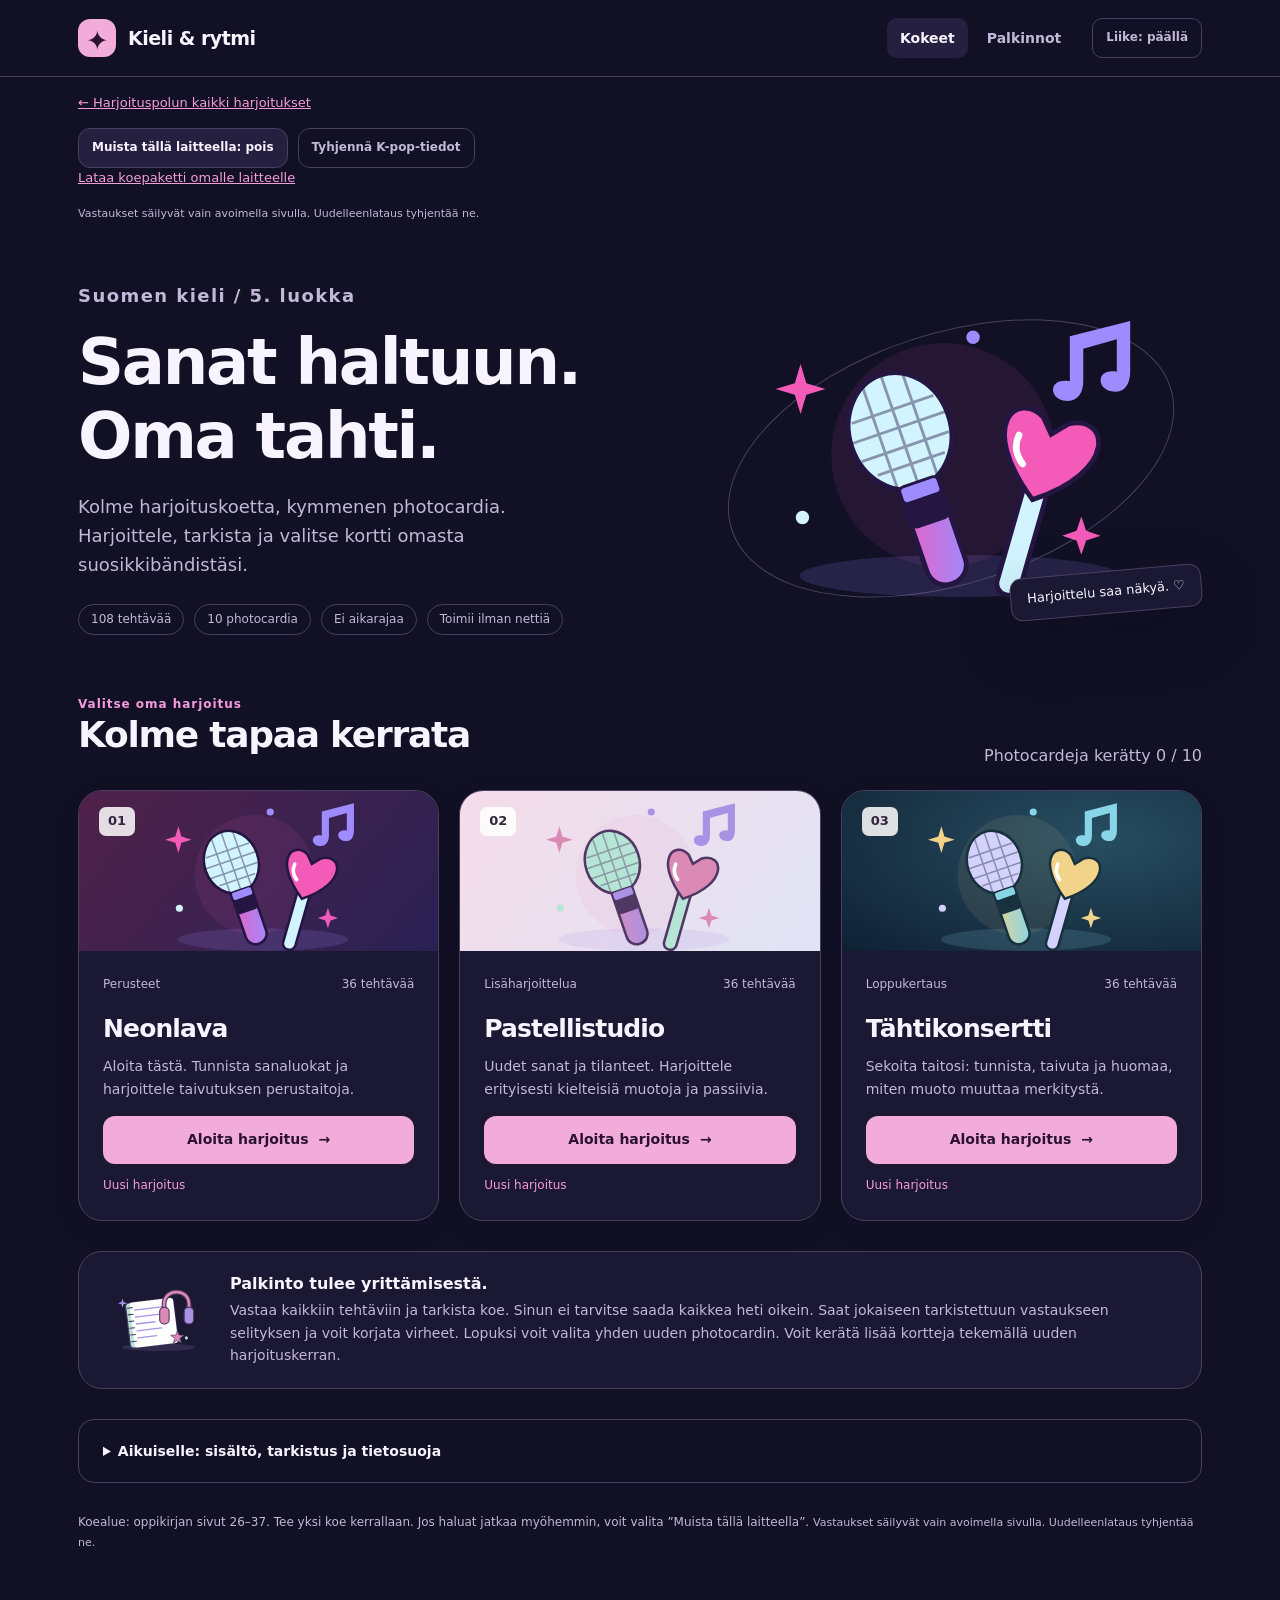
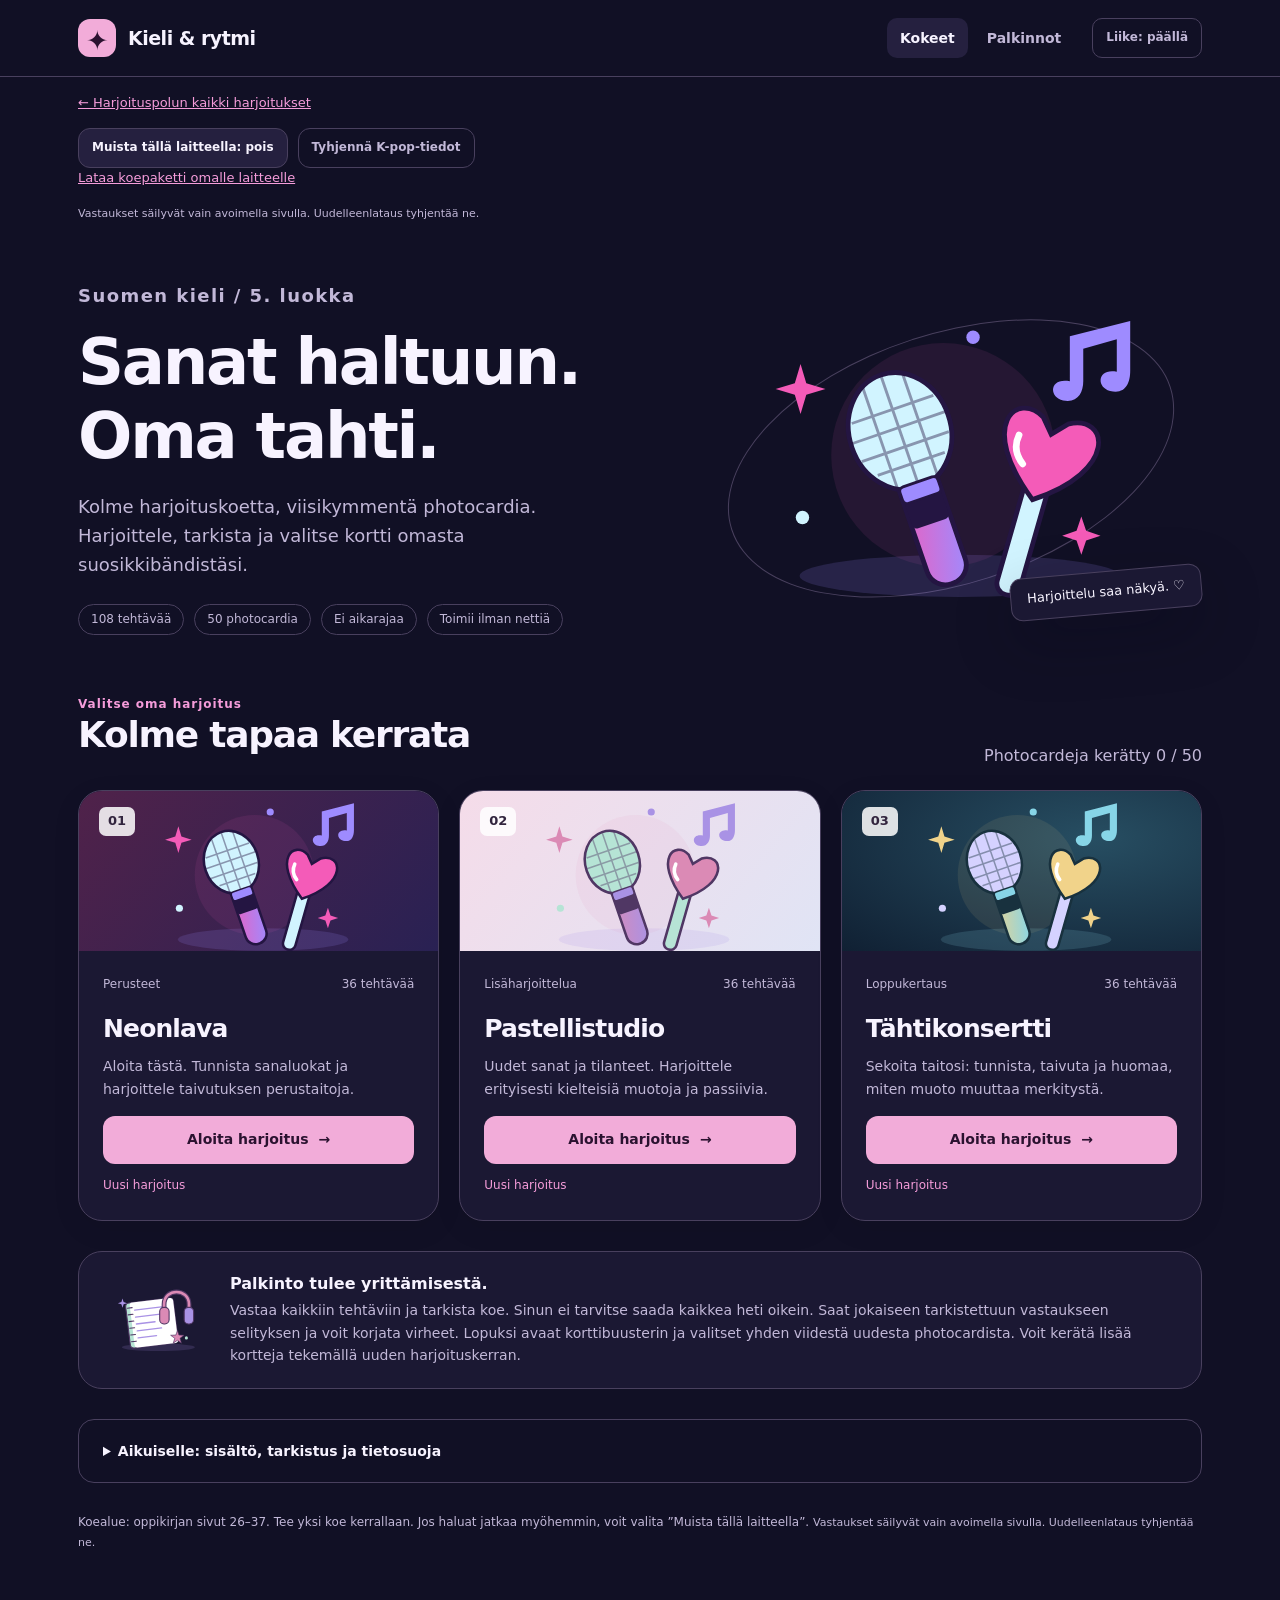
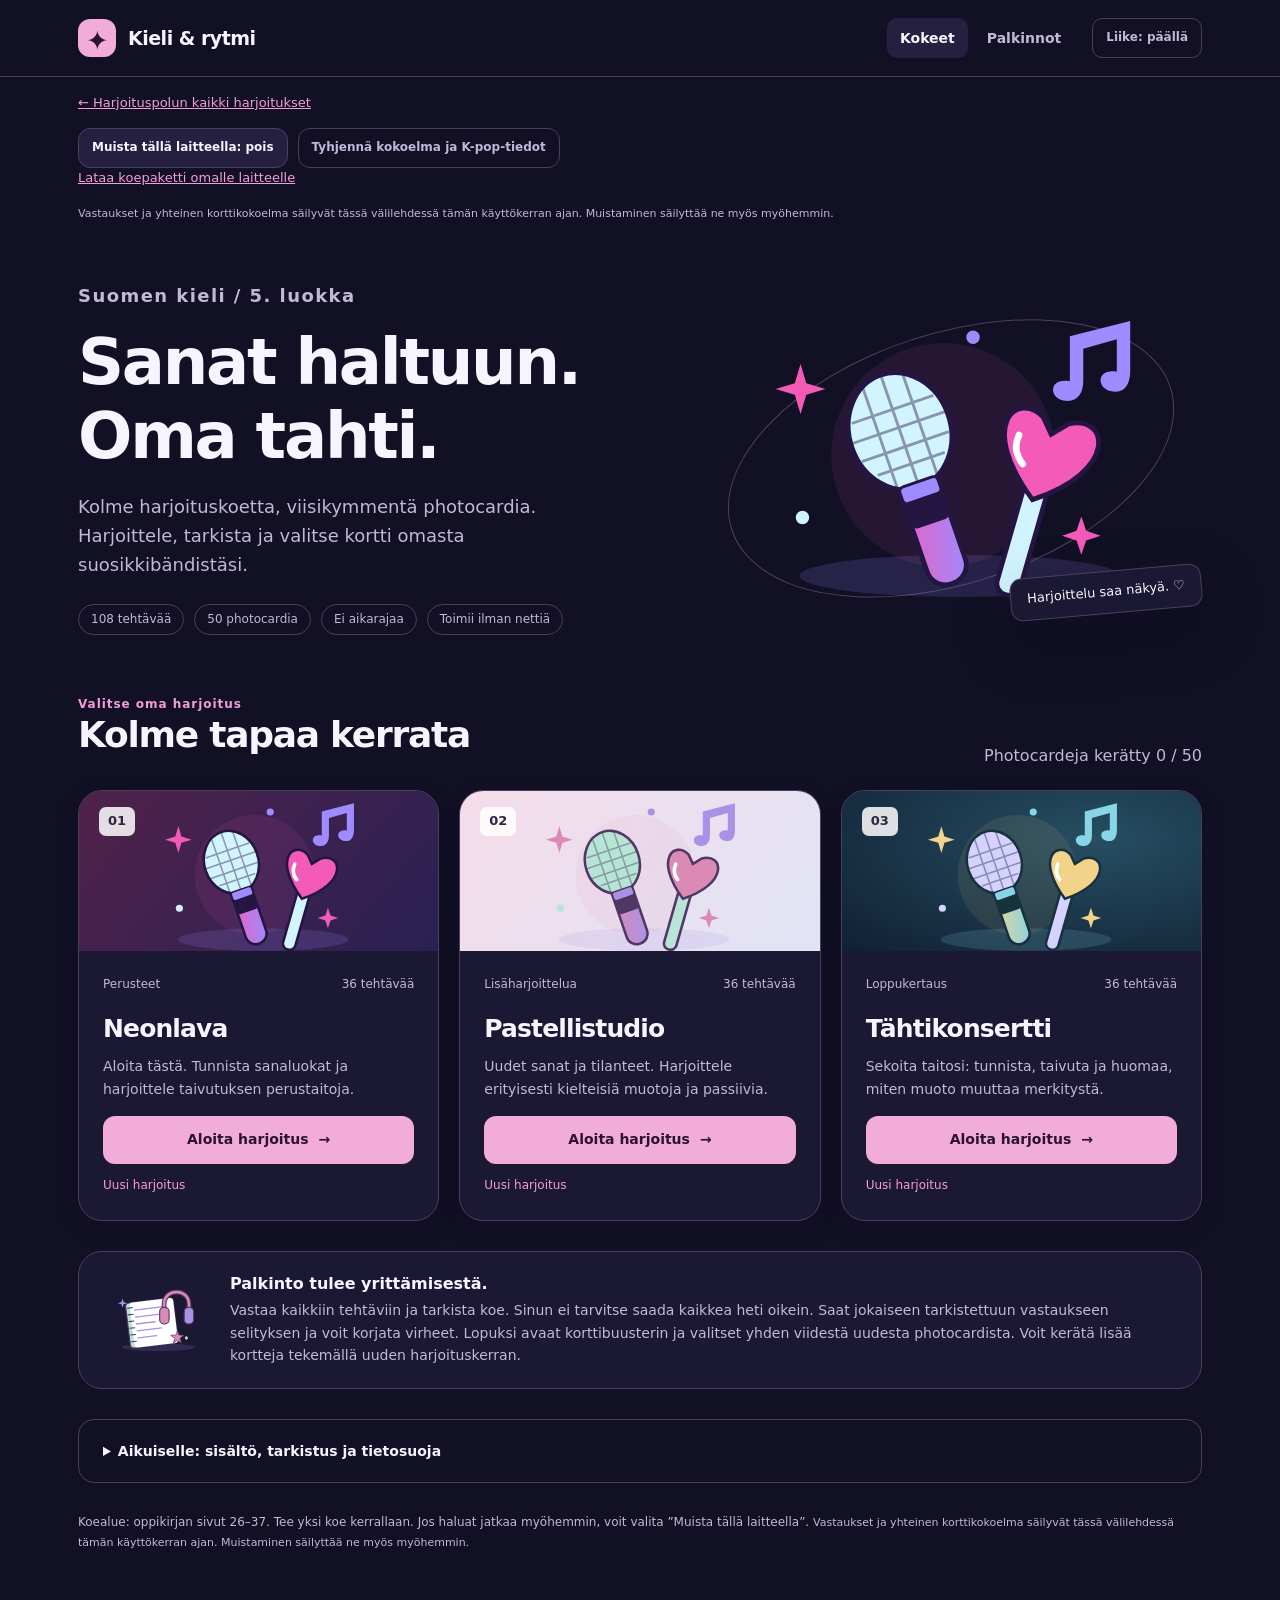
